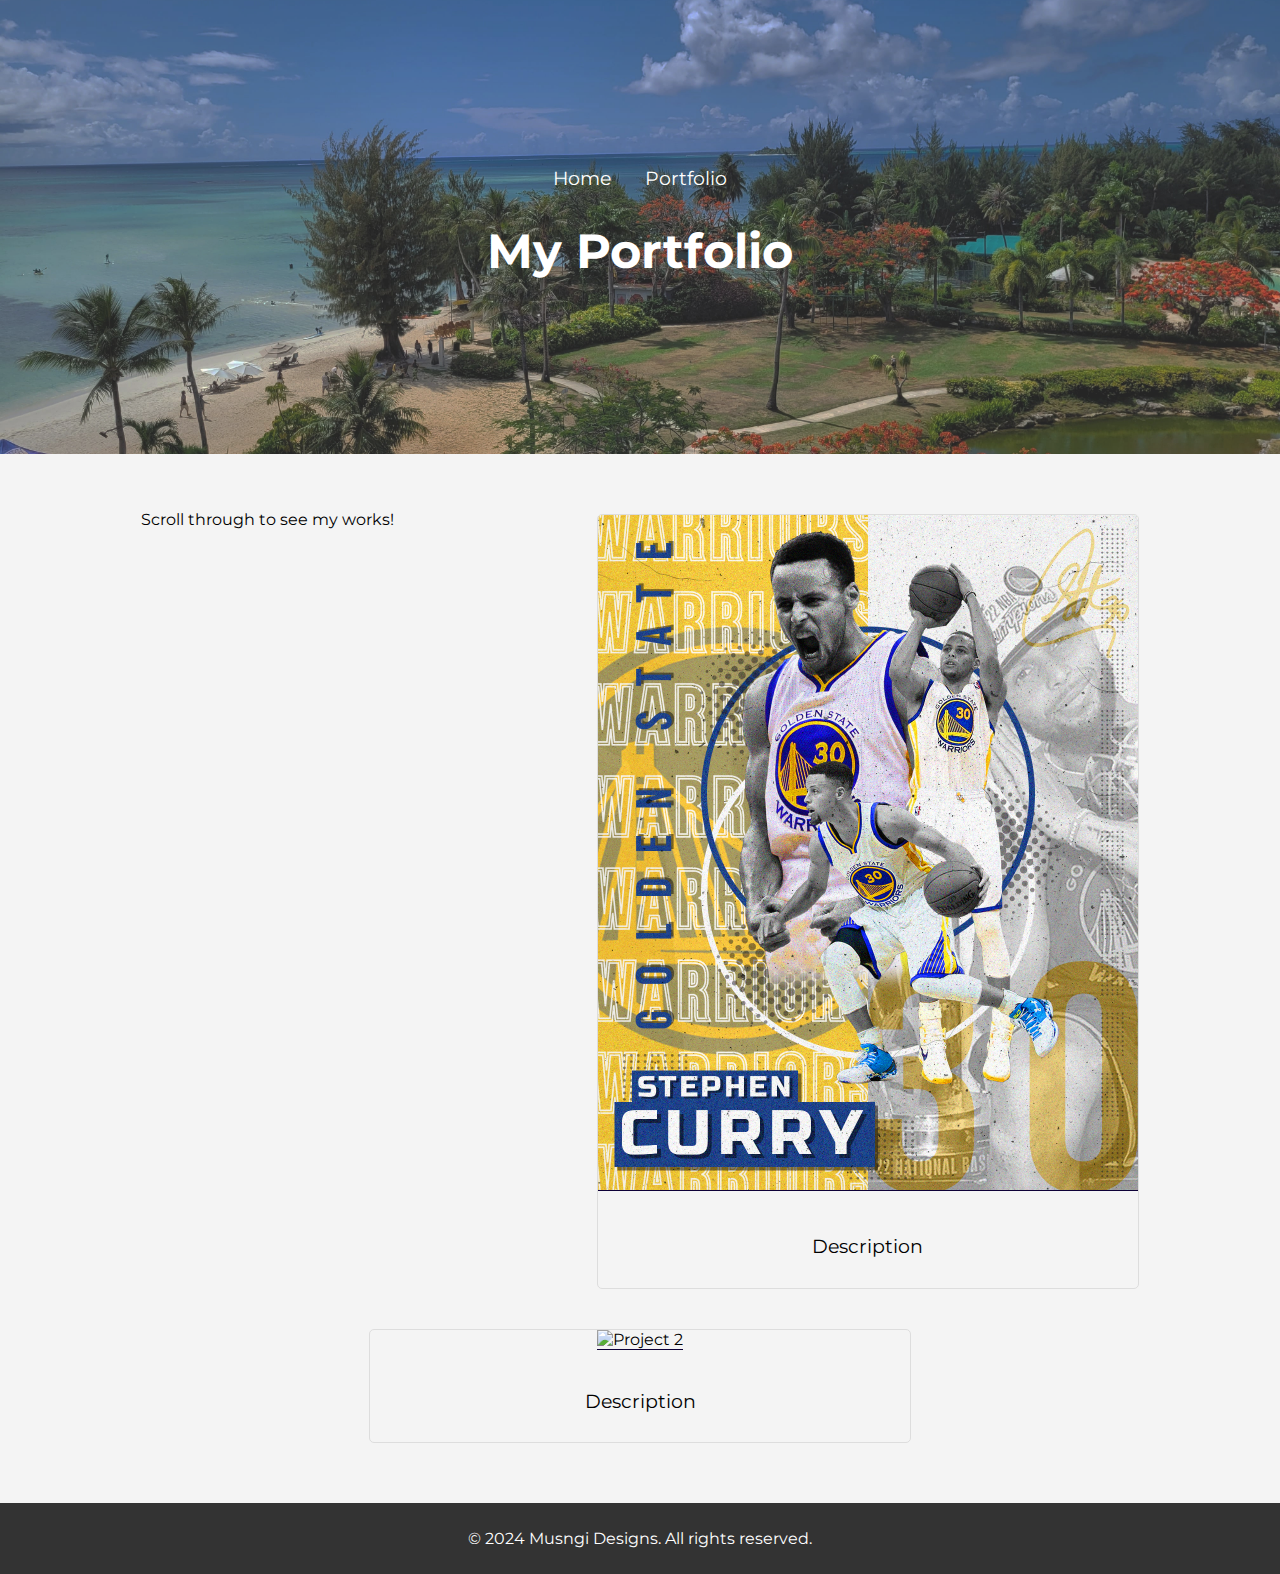
==== portfolio.html @ 2376d84d "adding the basics" ====
<!DOCTYPE html>
<html lang="en">
<head>
    <meta charset="UTF-8">
    <meta name="viewport" content="width=device-width, initial-scale=1.0">
    <link rel="stylesheet" href="styles.css">
    <title>Portfolio - Musngi Designs</title>
</head>
<body>
    <header>
        <nav>
            <ul>
                <li><a href="index.html">Home</a></li>
                <li><a href="portfolio.html">Portfolio</a></li>
            </ul>
        </nav>
        <h1>My Portfolio</h1>
    </header>
    <main>
        <section class="portfolio">
            <p>Scroll through to see my works!</p>
            <div class="portfolio-item">
                <img src="img/Stephen Curry Sports Poster.png" alt="Project 1">
                <p>Description</p>
            </div>
            <div class="portfolio-item">
                <img src="img/S Gaming Logo - Notebook Mockup.png" alt="Project 2">
                <p>Description</p>
            </div>
        </section>
    </main>
    <footer>
        <p>&copy; 2024 Musngi Designs. All rights reserved.</p>
    </footer>
</body>
</html>
---- styles.css ----
@import url('https://fonts.googleapis.com/css2?family=Montserrat:wght@700&display=swap');

body {
    font-family: 'Montserrat', Arial, sans-serif;
    margin: 0;
    padding: 0;
    background-color: #f4f4f4;
}

header {
    position: relative;
    text-align: center;
    padding: 150px 150px;
}

header::before {
    content: "";
    background: url(img/hyatt.jpg) no-repeat center center;
    background-size: cover;
    opacity: 0.85;
    position: absolute;
    top: 0;
    left: 0;
    right: 0;
    bottom: 0;
    z-index: -1;
}

nav ul {
    list-style: none;
    padding: 0;
    text-align: center;
}

nav ul li {
    display: inline;
    margin: 0 15px;
}

nav ul li a {
    color: #fff;
    text-decoration: none;
    font-size: 1.2em;
}

nav ul li a:hover {
    text-decoration: underline;
}

h1 {
    font-size: 3em;
    margin-bottom: 0.5em;
    color: #ffffff;
}

h2 {
    font-size: 2em;
    margin-bottom: 0.5em;
    color: #ffffff;
}

h3 {
    font-size: 2em;
    margin-bottom: 0.5em;
    color: #0d0037;
}

main {
    padding: 20px;
}

.mission-vision {
    display: flex;
    justify-content: space-around;
    padding: 50px 20px;
}

.mission, .vision {
    width: 45%;
    font-size: 1.2em;
}

footer {
    background-color: #333;
    color: #ffffff;
    text-align: center;
    padding: 10px 0;
}

.portfolio {
    display: flex;
    flex-wrap: wrap;
    justify-content: space-around;
    padding: 20px;
}

.portfolio-item {
    width: 45%;
    margin: 20px 0;
    text-align: center;
    border: 1px solid #ddd;
    border-radius: 5px;
    overflow: hidden;
    transition: transform 0.3s;
}

.portfolio-item:hover {
    transform: scale(1.05);
}

.portfolio-item img {
    max-width: 100%;
    height: auto;
    margin-bottom: 10px;
    border-bottom: 1px solid #0d0037;
}

.portfolio-item p {
    font-size: 1.2em;
    padding: 10px;
}
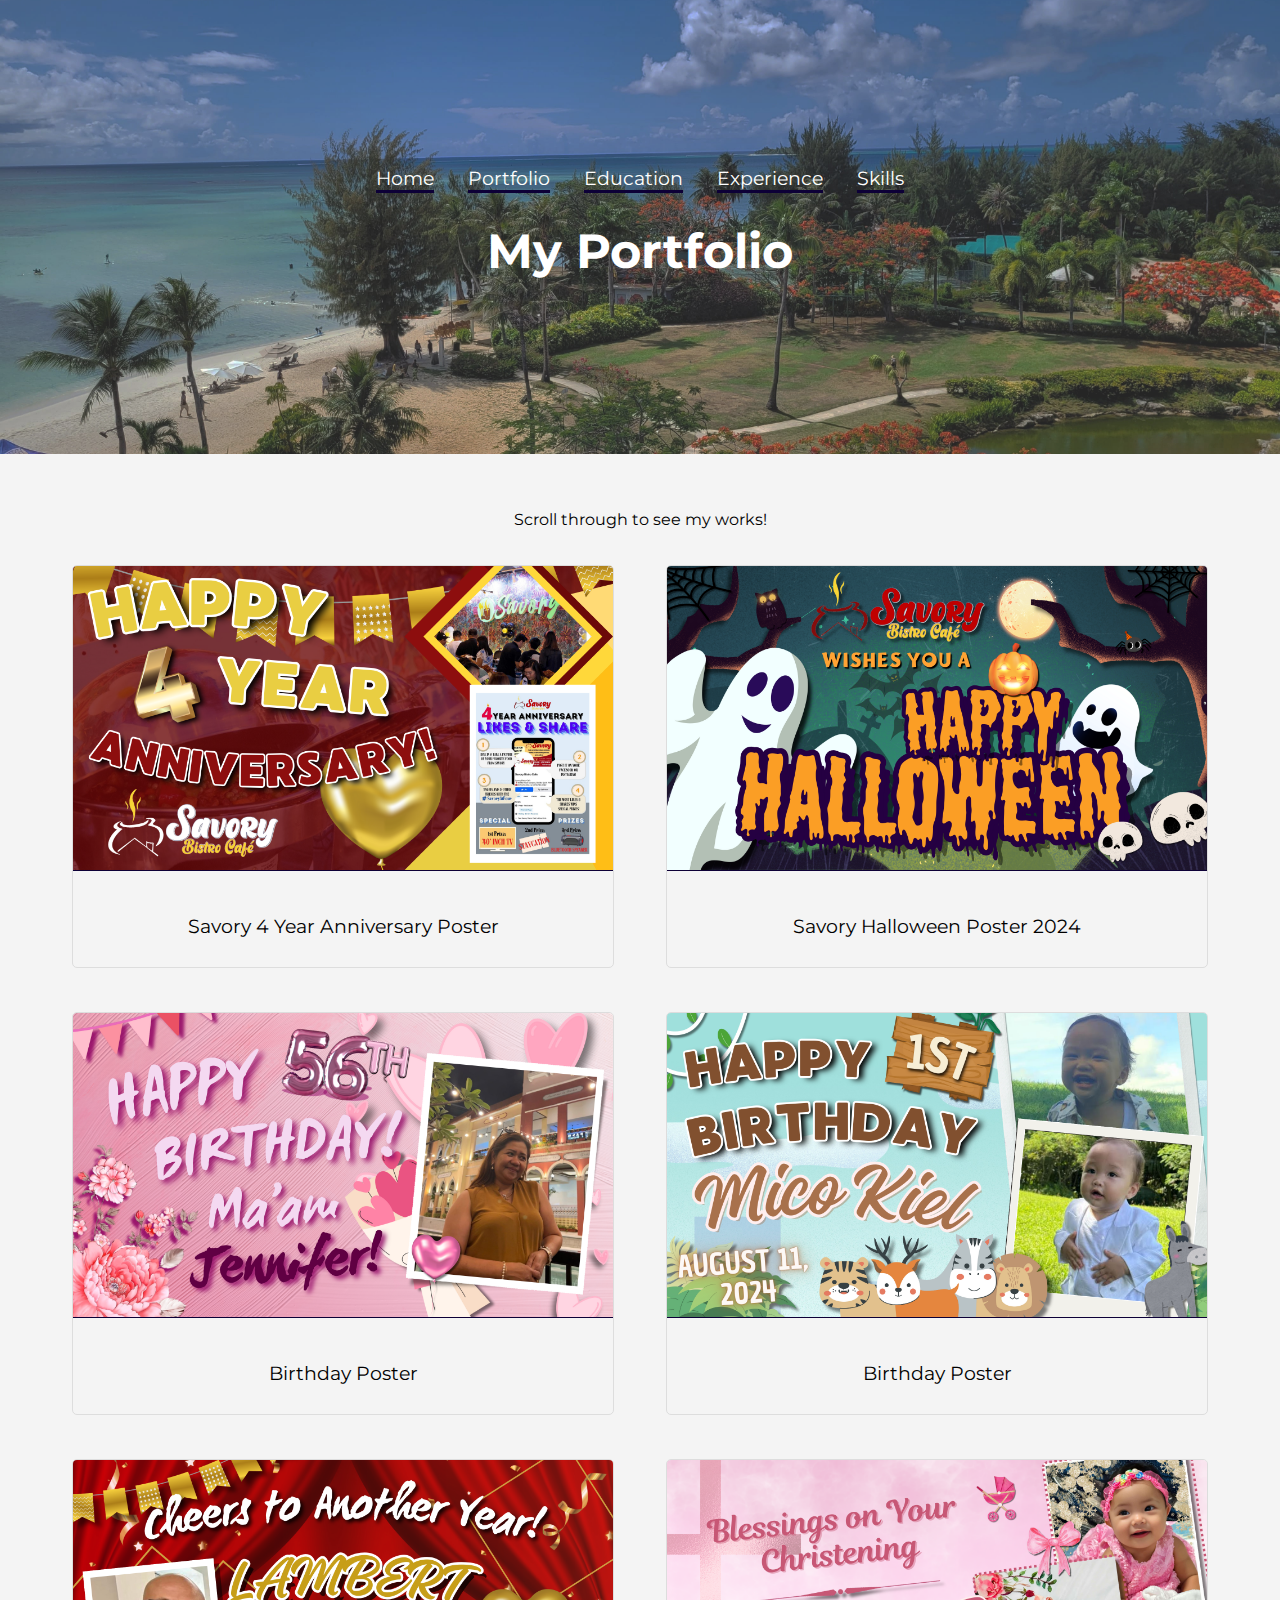
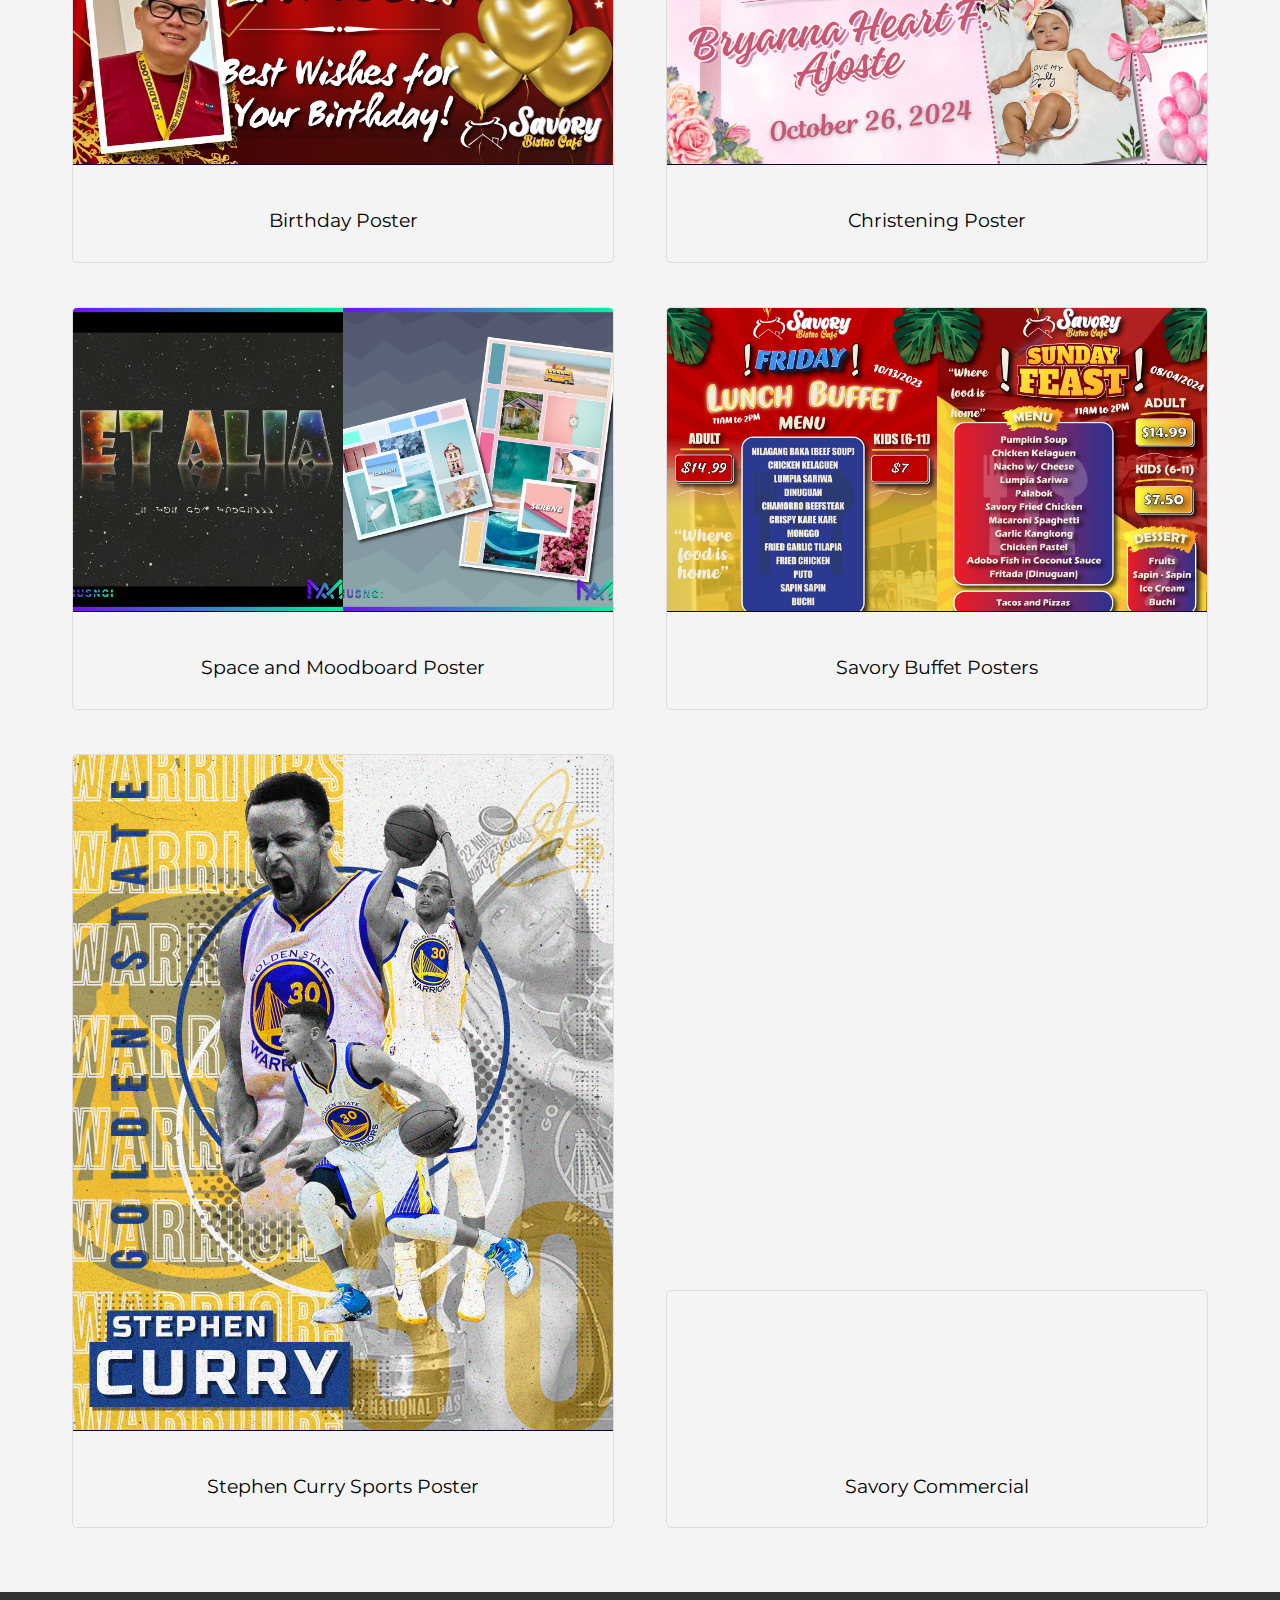
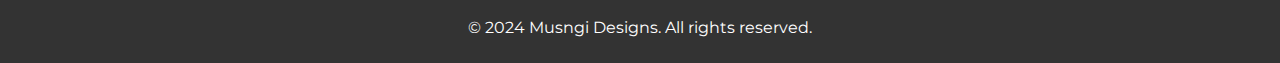
==== commit ff4d66a0: "website files" ====
--- a/portfolio.html
+++ b/portfolio.html
@@ -3,7 +3,8 @@
 <head>
     <meta charset="UTF-8">
     <meta name="viewport" content="width=device-width, initial-scale=1.0">
-    <link rel="stylesheet" href="styles.css">
+    <link rel="stylesheet" href="styles-portfolio.css">
+    <link rel="stylesheet" href="css/animations.css">
     <title>Portfolio - Musngi Designs</title>
 </head>
 <body>
@@ -12,6 +13,9 @@
             <ul>
                 <li><a href="index.html">Home</a></li>
                 <li><a href="portfolio.html">Portfolio</a></li>
+                <li><a href="education.html">Education</a></li>
+                <li><a href="experiences.html">Experience</a></li>
+                <li><a href="skills.html">Skills</a></li>
             </ul>
         </nav>
         <h1>My Portfolio</h1>
@@ -19,18 +23,56 @@
     <main>
         <section class="portfolio">
             <p>Scroll through to see my works!</p>
-            <div class="portfolio-item">
-                <img src="img/Stephen Curry Sports Poster.png" alt="Project 1">
-                <p>Description</p>
+            <div class="portfolio-item-new">
+                <img src="img/Happy 4 Year Anniversary.png" alt="Project 1">
+                <p>Savory 4 Year Anniversary Poster</p>
             </div>
-            <div class="portfolio-item">
-                <img src="img/S Gaming Logo - Notebook Mockup.png" alt="Project 2">
-                <p>Description</p>
+            <div class="portfolio-item-new">
+                <img src="img/Savory Halloween Poster 2024.png" alt="Project 2">
+                <p>Savory Halloween Poster 2024</p>
+            </div>
+            <div class="portfolio-item-new">
+                <img src="img/Ma'am Jen 56th Birthday Poster.png" alt="Project 3">
+                <p>Birthday Poster</p>
+            </div>
+            <div class="portfolio-item-new">
+                <img src="img/Happy 1st Birthday Mico Kiel.png" alt="Project 4">
+                <p>Birthday Poster</p>
+            </div>
+            <div class="portfolio-item-new">
+                <img src="img/Happy Birthday Lambert.png" alt="Project 5">
+                <p>Birthday Poster</p>
+            </div>
+            <div class="portfolio-item-new">
+                <img src="img/Bryanna Christening.png" alt="Project 6">
+                <p>Christening Poster</p>
+            </div>
+            <div class="portfolio-item-new">
+                <img src="img/Space and Moodboard Poster.png" alt="Project 7">
+                <p>Space and Moodboard Poster</p>
+            </div>
+            <div class="portfolio-item-new">
+                <img src="img/Savory Buffet Posters.png" alt="Project 8">
+                <p>Savory Buffet Posters</p>
+            </div>
+            <div class="portfolio-item-new">
+                <img src="img/Stephen Curry Sports Poster.png" alt="1080x1350 Project">
+                <p>Stephen Curry Sports Poster</p>
+            </div>
+            <div class="portfolio-item-new"> 
+                <a href="https://thumbsnap.com/rZJKoyem" title="Image Hosted by ThumbSnap" target="_blank"> 
+                    <video poster="https://thumbsnap.com/i/rZJKoyem.jpg" loop muted autoplay playsinline> 
+                        <source src="https://thumbsnap.com/i/rZJKoyem.mp4" type="video/mp4"> 
+                    </video> 
+                </a> 
+                <p>Savory Commercial</p>
             </div>
         </section>
     </main>
     <footer>
         <p>&copy; 2024 Musngi Designs. All rights reserved.</p>
     </footer>
+    <script src="animations.js"></script>
 </body>
 </html>
+
--- a/styles-portfolio.css
+++ b/styles-portfolio.css
@@ -0,0 +1,106 @@
+@import url('https://fonts.googleapis.com/css2?family=Montserrat:wght@700&display=swap');
+
+body {
+    font-family: 'Montserrat', Arial, sans-serif;
+    margin: 0;
+    padding: 0;
+    background-color: #f4f4f4;
+}
+
+header {
+    position: relative;
+    text-align: center;
+    padding: 150px;
+}
+
+header::before {
+    content: "";
+    background: url(img/hyatt.jpg) no-repeat center center;
+    background-size: cover;
+    opacity: 0.85;
+    position: absolute;
+    top: 0;
+    left: 0;
+    right: 0;
+    bottom: 0;
+    z-index: -1;
+}
+
+nav ul {
+    list-style: none;
+    padding: 0;
+    text-align: center;
+}
+
+nav ul li {
+    display: inline;
+    margin: 0 15px;
+}
+
+nav ul li a {
+    color: #fff;
+    text-decoration: none;
+    font-size: 1.2em;
+}
+
+nav ul li a:hover {
+    text-decoration: underline;
+}
+
+h1 {
+    font-size: 3em;
+    margin-bottom: 0.5em;
+    color: #ffffff;
+}
+
+main {
+    padding: 20px;
+}
+
+.portfolio {
+    text-align: center;
+    padding: 20px;
+}
+
+.portfolio-item-new {
+    display: inline-block;
+    width: 45%;
+    margin: 20px 2%;
+    text-align: center;
+    border: 1px solid #ddd;
+    border-radius: 5px;
+    overflow: hidden;
+    transition: transform 0.3s;
+}
+
+.portfolio-item-new:hover {
+    transform: scale(1.05);
+}
+
+.portfolio-item-new img {
+    width: 100%;
+    height: auto;
+    max-width: 1920px;
+    max-height: 1080px;
+    object-fit: cover;
+    margin-bottom: 10px;
+    border-bottom: 1px solid #0d0037;
+}
+
+.portfolio-item-new .large-img {
+    max-height: 1350px;
+}
+
+.portfolio-item-new p {
+    font-size: 1.2em;
+    padding: 10px;
+}
+
+footer {
+    background-color: #333;
+    color: #ffffff;
+    text-align: center;
+    padding: 10px 0;
+}
+
+
--- a/css/animations.css
+++ b/css/animations.css
@@ -0,0 +1,91 @@
+@import url('https://fonts.googleapis.com/css2?family=Montserrat:wght@700&display=swap');
+
+/* Basic styles to ensure font consistency across pages */
+body {
+    font-family: 'Montserrat', Arial, sans-serif;
+}
+
+header {
+    animation: slideDown 1s ease-out;
+}
+
+nav ul li a {
+    position: relative;
+    overflow: hidden;
+}
+
+nav ul li a::before {
+    content: '';
+    position: absolute;
+    top: 100%;
+    left: 0;
+    width: 100%;
+    height: 3px;
+    background: #0d0037;
+    transition: top 0.3s;
+}
+
+nav ul li a:hover::before {
+    top: 0;
+}
+
+/* Keyframes for header slide down animation */
+@keyframes slideDown {
+    from {
+        transform: translateY(-100%);
+        opacity: 0;
+    }
+    to {
+        transform: translateY(0);
+        opacity: 1;
+    }
+}
+
+/* Adding a bounce effect to all h1 elements */
+h1 {
+    animation: bounce 2s infinite;
+}
+
+@keyframes bounce {
+    0%, 20%, 50%, 80%, 100% {
+        transform: translateY(0);
+    }
+    40% {
+        transform: translateY(-30px);
+    }
+    60% {
+        transform: translateY(-15px);
+    }
+}
+
+/* Adding fade-in effect for images */
+img {
+    animation: fadeIn 2s ease-in-out;
+}
+
+@keyframes fadeIn {
+    from {
+        opacity: 0;
+    }
+    to {
+        opacity: 1;
+    }
+}
+
+/* Making portfolio items scale on hover */
+.portfolio-item, .portfolio-item-new {
+    transition: transform 0.3s;
+}
+
+.portfolio-item:hover, .portfolio-item-new:hover {
+    transform: scale(1.1);
+}
+
+/* Adding rotate effect to school logos */
+.school img {
+    transition: transform 1s ease-in-out;
+}
+
+.school img:hover {
+    transform: rotate(360deg);
+}
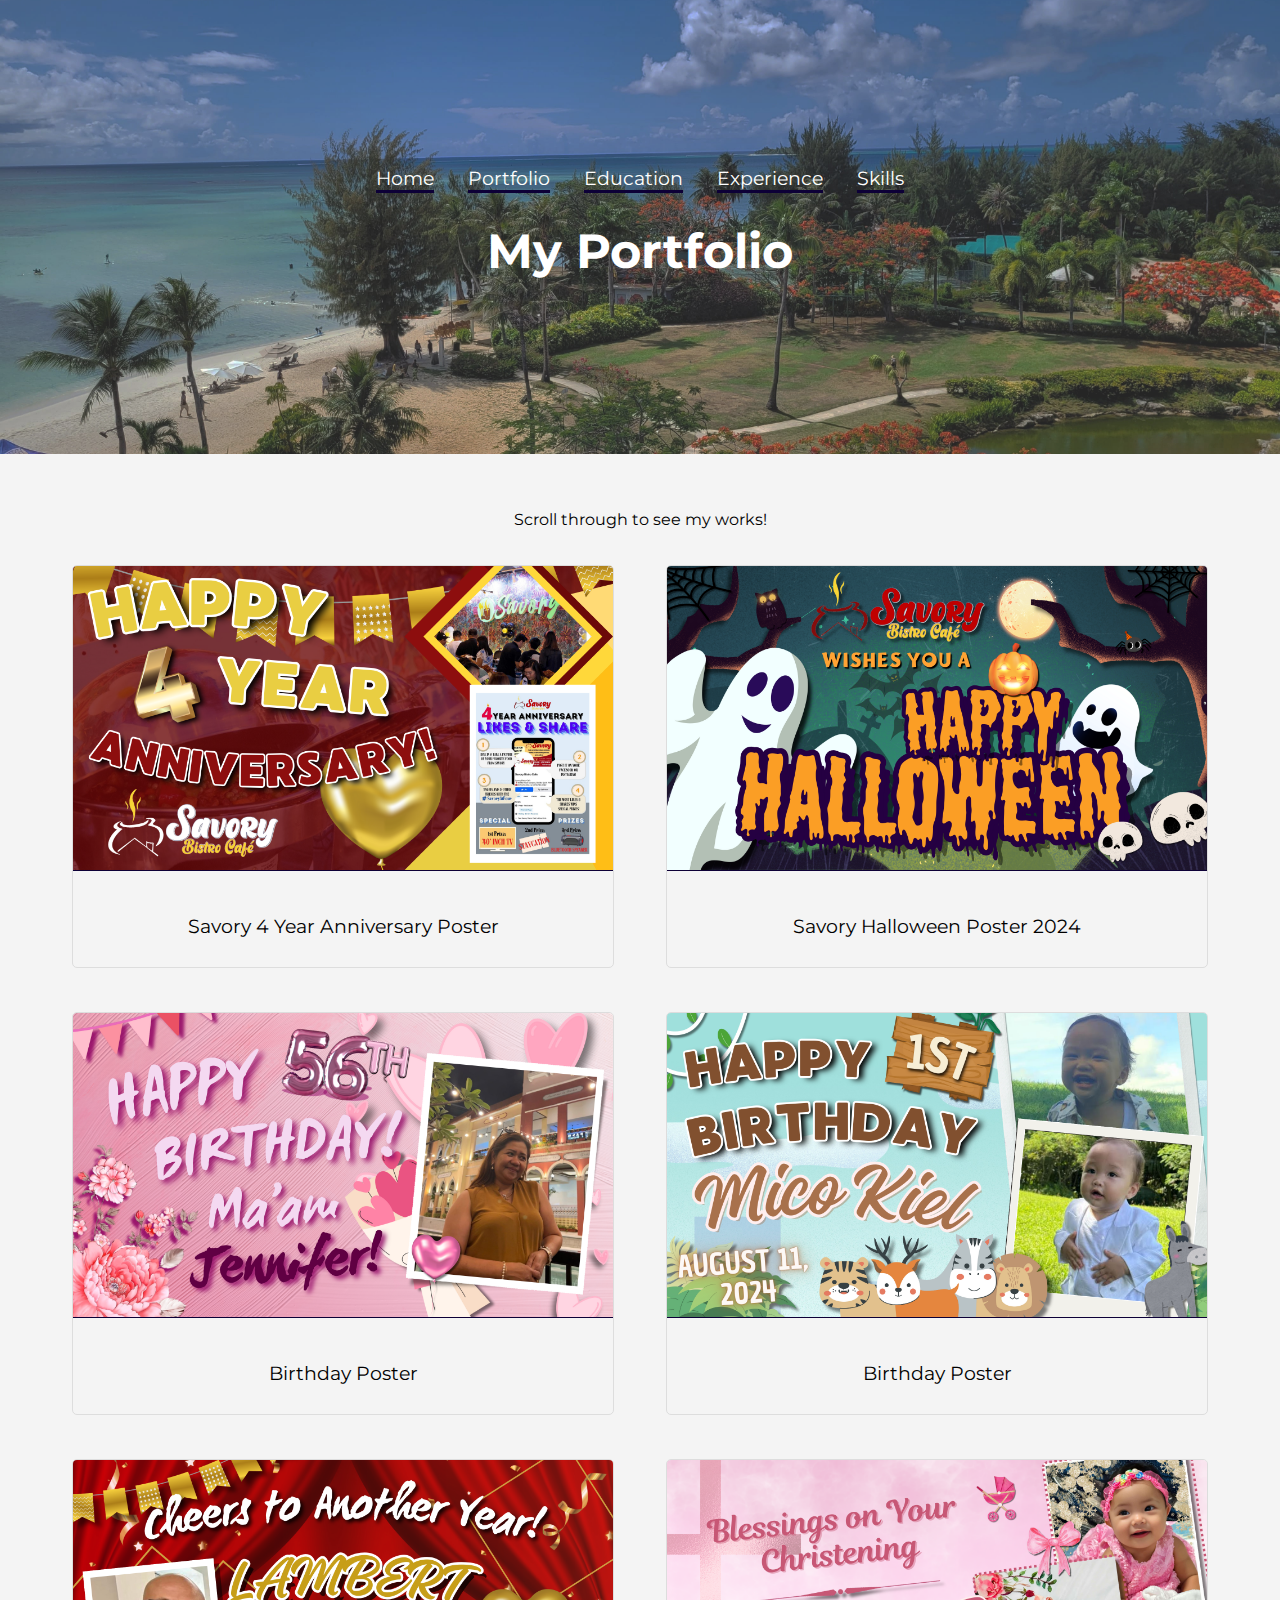
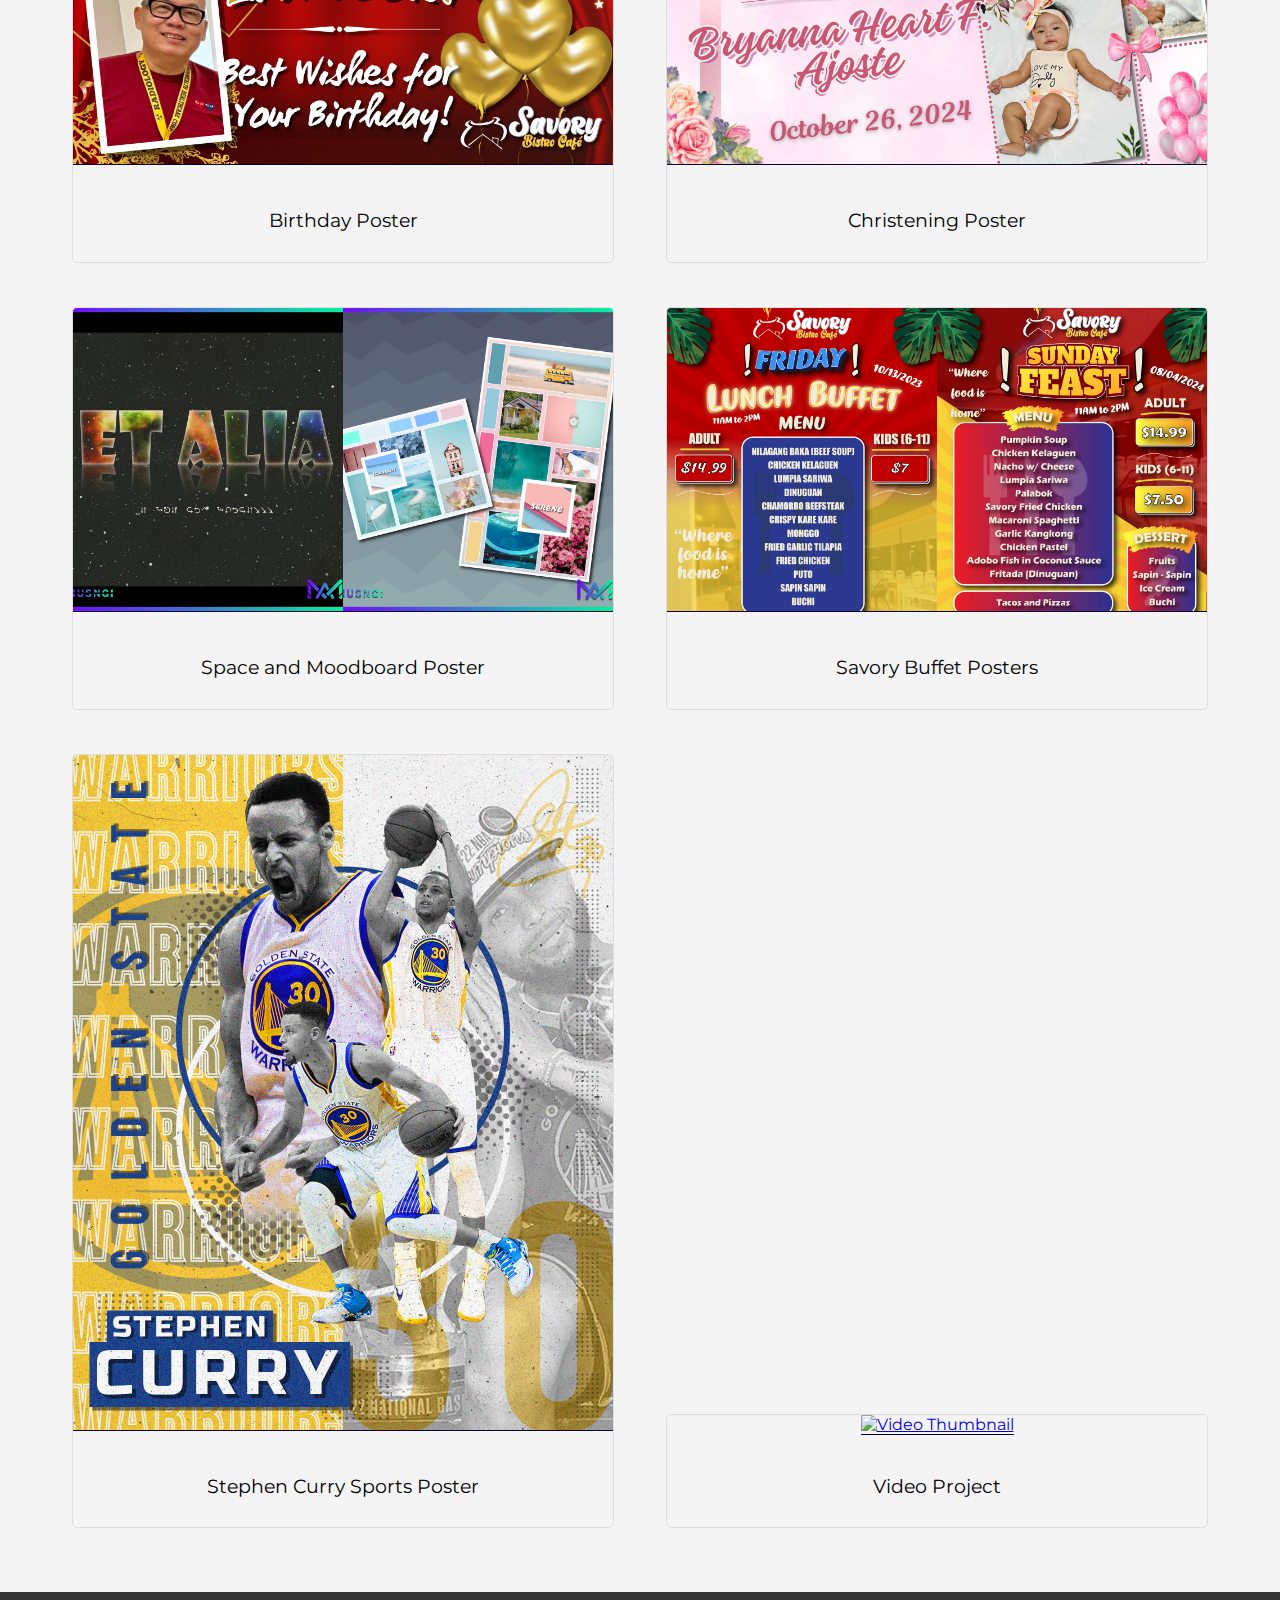
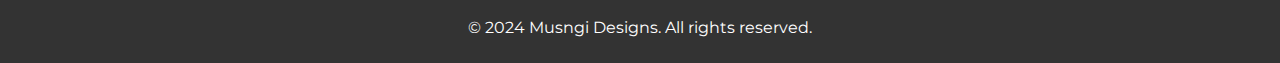
==== commit 0e1377c0: "changed video" ====
--- a/portfolio.html
+++ b/portfolio.html
@@ -60,12 +60,10 @@
                 <p>Stephen Curry Sports Poster</p>
             </div>
             <div class="portfolio-item-new"> 
-                <a href="https://thumbsnap.com/rZJKoyem" title="Image Hosted by ThumbSnap" target="_blank"> 
-                    <video poster="https://thumbsnap.com/i/rZJKoyem.jpg" loop muted autoplay playsinline> 
-                        <source src="https://thumbsnap.com/i/rZJKoyem.mp4" type="video/mp4"> 
-                    </video> 
+                <a href="https://drive.google.com/file/d/1SA6G9_XIs5Bv5kmAoLQ1GqyAOfTrvH9w/view?usp=sharing" title="Video Hosted by Google Drive" target="_blank"> 
+                <img src="img/video-thumbnail.jpg" alt="Video Thumbnail"> 
                 </a> 
-                <p>Savory Commercial</p>
+                <p>Video Project</p> 
             </div>
         </section>
     </main>
